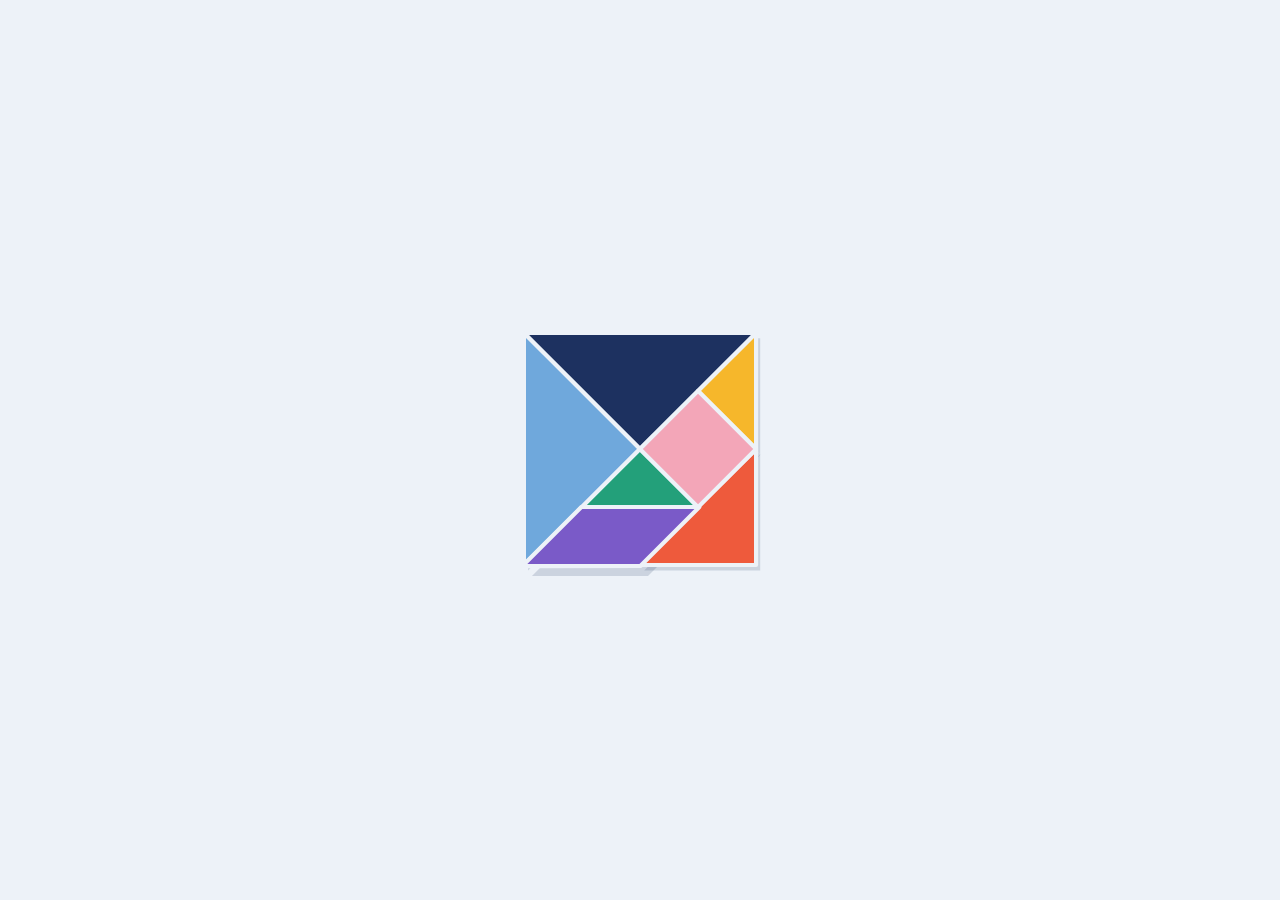
==== index.html @ e437a55c "Give every page a real URL, and add robots, sitemap and a touch icon Register, Past tests, The day a" ====
<!doctype html>
<html lang="en" data-page="home" style="--acc:#1D3160">
<head>
<meta charset="utf-8">
<meta name="viewport" content="width=device-width, initial-scale=1">
<title>James Clemens Math Tournament</title>
<meta name="description" content="The James Clemens Math Tournament (JCMT) is a math competition for elementary and middle school students at James Clemens High School in Madison, Alabama. Saturday, January 23, 2027.">
<meta property="og:title" content="James Clemens Math Tournament">
<meta property="og:description" content="A math competition for elementary and middle school students. Saturday, January 23, 2027, at James Clemens High School in Madison, Alabama.">
<meta property="og:type" content="website">
<meta property="og:url" content="https://jcmathtournament.org/">
<link rel="canonical" href="https://jcmathtournament.org/">
<meta property="og:image" content="https://jcmathtournament.org/social-preview.png">
<meta property="og:image:width" content="1200">
<meta property="og:image:height" content="630">
<meta property="og:image:alt" content="James Clemens Math Tournament with a tangram square">
<meta name="twitter:card" content="summary_large_image">
<!-- Event details for search engines (Google can show the date and place in results).
     Keep these dates in step with EVENT in the script below; verifyEvent() checks them and names any
     that are stale in the console. -->
<script type="application/ld+json">
{
  "@context": "https://schema.org",
  "@type": "Event",
  "name": "James Clemens Math Tournament 2027",
  "alternateName": "JCMT",
  "url": "https://jcmathtournament.org/",
  "image": "https://jcmathtournament.org/social-preview.png",
  "description": "A math tournament for elementary and middle school students, held at James Clemens High School in Madison, Alabama. Divisions: 4th grade, 5th grade, 6th grade, Pre-Algebra, and Algebra I. Registration is due Friday, January 8, 2027.",
  "startDate": "2027-01-23T08:00:00-06:00",
  "endDate": "2027-01-23T16:00:00-06:00",
  "eventStatus": "https://schema.org/EventScheduled",
  "eventAttendanceMode": "https://schema.org/OfflineEventAttendanceMode",
  "location": {
    "@type": "Place",
    "name": "James Clemens High School",
    "address": {
      "@type": "PostalAddress",
      "streetAddress": "11306 County Line Rd",
      "addressLocality": "Madison",
      "addressRegion": "AL",
      "postalCode": "35756",
      "addressCountry": "US"
    }
  },
  "organizer": {
    "@type": "Organization",
    "name": "James Clemens Math Tournament",
    "email": "jamesclemensmathtournament@gmail.com"
  }
}
</script>
<meta name="theme-color" content="#EDF2F8">
<link rel="icon" href="favicon.svg" type="image/svg+xml">
<link rel="apple-touch-icon" href="apple-touch-icon.png">
<link rel="preconnect" href="https://fonts.googleapis.com">
<link rel="preconnect" href="https://fonts.gstatic.com" crossorigin>
<link rel="stylesheet" href="theme.css">

<link rel="stylesheet" href="site.css">
<script>
/* The opening animation plays on an empty screen, so the page content has to be hidden before the
   first paint. The class is set here rather than in the stylesheet — with scripting off it is never
   added and everything stays visible. Only the home page plays it, and not for reduced motion or a
   repeat visit in the same session. */
(function () {
  try {
    // Addresses shared before the site had real pages (/index.html#register) go to the real page.
    var slug = location.hash.slice(1);
    if (slug && slug !== 'home' && ['register', 'past-tests', 'schedule', 'committee'].indexOf(slug) >= 0) {
      location.replace('/' + slug + '/');
      return;
    }
    if (document.documentElement.dataset.page !== 'home') return;   // only the home page plays it
    if (matchMedia('(prefers-reduced-motion: reduce)').matches) return;
    if (sessionStorage.getItem('jcmt-intro-seen')) return;
    document.documentElement.classList.add('intro');
    // Safety net: if app.js never runs, or throws partway, don't leave the page blank.
    setTimeout(function () { document.documentElement.classList.remove('intro'); }, 3500);
  } catch (e) {}
})();
</script>
</head>
<body data-fig="square" data-shape="a square">

<div class="app">
  <header class="top">
    <a class="brand" href="/"><span>JCMT</span><small>James Clemens Math Tournament</small></a>
    <div class="when">Sat · Jan 23 · 2027</div>
    <a class="reg" href="/register/">Register</a>
  </header>
  <main class="main">
    <div class="stage">
      <svg viewBox="-3.6 -2.75 7.2 5.5" role="img" aria-label="Seven tangram pieces">
        <defs>
          <pattern id="dots" x="-.25" y="-.25" width=".5" height=".5" patternUnits="userSpaceOnUse"><circle cx=".25" cy=".25" r=".022" fill="#1D3160" opacity=".22"/></pattern>
          <radialGradient id="fade"><stop offset=".35" stop-color="#fff"/><stop offset="1" stop-color="#fff" stop-opacity="0"/></radialGradient>
          <mask id="dotmask"><rect x="-3.6" y="-2.75" width="7.2" height="5.5" fill="url(#fade)"/></mask>
        </defs>
        <rect class="dotbg" x="-3.6" y="-2.75" width="7.2" height="5.5" fill="url(#dots)" mask="url(#dotmask)"/>
        <g id="shadows"></g>
        <g id="pieces"></g>
      </svg>
      <p class="tip">Drag a piece to move it. Tap one to turn it. <button type="button" class="fix">Put them back</button></p>
    </div>
    <div class="copy"><div class="copy-in">
      <!-- The home page text is plain markup so search engines read it without running JavaScript. -->
      <p class="eyebrow">James Clemens Math Tournament</p>
      <h1 class="hero">Welcome to the JCMT</h1>
      <p class="lede">A math tournament for elementary and middle school students, held at James Clemens High School in Madison, Alabama.</p>
      <div class="ctas"><a class="cta go" href="/register/">Register your school</a><a class="cta alt" href="/past-tests/">Practice with past tests</a></div>
      <div class="sx">
        <dl class="facts">
          <div><dt>When</dt><dd>Saturday, January 23, 2027<br>8:00 to 4:00</dd></div>
          <div><dt>Register by</dt><dd>Friday, January 8, 2027</dd></div>
          <div><dt>Where</dt><dd><a href="https://www.google.com/maps/search/?api=1&amp;query=James%20Clemens%20High%20School%2C%2011306%20County%20Line%20Rd%2C%20Madison%2C%20AL%2035756" target="_blank" rel="noopener">James Clemens High School<br>11306 County Line Rd, Madison, AL 35756</a></dd></div>
          <div><dt>Divisions</dt><dd>4th grade, 5th grade, 6th grade, Pre-Algebra, and Algebra I</dd></div>
        </dl>
        <h2 class="section">About the tournament</h2>
        <p>The James Clemens Math Tournament was created to help students of various skill levels compete in math. At its heart, the JCMT is less about winning, more about learning. The JCMT is a place where students can learn and grow, and grow enthusiastic towards math.</p>
        <p>Although we acknowledge that math is an extremely difficult subject, we encourage everyone to give their best effort in solving problems. In addition, in an attempt to help students learn, we have created a tournament that combines games and collaboration to foster the next generation of math enthusiasts.</p>
        <p>Thank you all for coming to the third edition of the James Clemens Math Tournament, and we hope we will see you all next year. In the meantime, this website can be used to learn more about the JCMT, and to view past tests and answer keys.</p>
        <p class="fine">Questions? Email <a href="mailto:jamesclemensmathtournament@gmail.com">jamesclemensmathtournament@gmail.com</a></p>
      </div>
    </div></div>
  </main>
  <nav class="nav" aria-label="Pages">
    <a href="/" data-fig="square" aria-current="page"><span>Start here</span></a>
    <a href="/register/" data-fig="house"><span>Register</span></a>
    <a href="/past-tests/" data-fig="arrow"><span>Past tests</span></a>
    <a href="/schedule/" data-fig="hourglass"><span>The day</span></a>
    <a href="/committee/" data-fig="boat"><span>The crew</span></a>
  </nav>
</div>

<script src="tangram.js"></script>
<script src="app.js"></script>
</body>
</html>
---- theme.css ----
/* Shared design tokens for index.html and 404.html.
   Change a font family or a colour here, not in the pages. */

@import url("https://fonts.googleapis.com/css2?family=Jost:wght@400;700&family=Unbounded:wght@500;700;800&display=swap");

:root{
  --navy:#1D3160; --ink:#172340; --paper:#EDF2F8; --soft:#51627f;
  --tomato:#C53D22; --tomato-lip:#96301A;
  --font-display:"Unbounded",sans-serif;
  --font-body:"Jost",ui-sans-serif,system-ui,sans-serif;
}
---- site.css ----
/* Palette, fonts and the font stacks live in theme.css. */
*{box-sizing:border-box}
[hidden]{display:none!important}
html,body{height:100%}
body{margin:0;background:var(--paper);color:var(--ink);font-family:var(--font-body);-webkit-font-smoothing:antialiased;overflow:hidden}
a{color:inherit}
:focus-visible{outline:3px solid #F6B72B;outline-offset:3px;border-radius:4px}

/* ---------- frame ---------- */
.app{height:100%;display:grid;grid-template-rows:auto minmax(0,1fr) auto}
.top{display:flex;align-items:center;gap:20px;padding:20px clamp(16px,4vw,44px) 4px}
.brand{margin:0;font-family:var(--font-display);font-weight:800;font-size:22px;color:var(--navy);display:flex;align-items:center;gap:14px;letter-spacing:-.02em;text-decoration:none}
.brand small{font-family:var(--font-body);font-weight:700;font-size:13.5px;color:var(--soft);letter-spacing:0;padding-left:14px;border-left:1.5px solid rgba(29,49,96,.18);line-height:1.1}
.when{margin-left:auto;font-family:var(--font-display);font-weight:500;font-size:13px;color:var(--navy);white-space:nowrap;padding:9px 14px;border-radius:999px;background:#fff;box-shadow:0 2px 10px rgba(29,49,96,.06)}
.reg{font-family:var(--font-display);font-weight:700;font-size:13px;background:var(--tomato);color:#fff;text-decoration:none;padding:11px 18px;border-radius:12px;box-shadow:0 4px 0 var(--tomato-lip);transition:transform .15s,box-shadow .15s;white-space:nowrap}
.reg:hover{transform:translateY(-2px);box-shadow:0 6px 0 var(--tomato-lip)}
.reg:active{transform:translateY(3px);box-shadow:0 1px 0 var(--tomato-lip)}

.main{display:grid;grid-template-columns:minmax(0,1.05fr) minmax(0,1fr);gap:clamp(16px,3vw,48px);padding-inline:clamp(16px,4vw,44px);min-height:0}
.stage{position:relative;min-height:0}
.stage svg{position:absolute;inset:0 0 30px 0;width:100%;height:calc(100% - 30px);overflow:visible;touch-action:none}
.pc{cursor:grab;stroke:var(--paper);stroke-width:.05;stroke-linejoin:round}
.pc:active{cursor:grabbing}
.shp{fill:rgba(29,49,96,.16)}
.tip{position:absolute;bottom:6px;left:0;right:0;text-align:center;font-size:12.5px;color:#6f809b;margin:0}
.tip button{font:inherit;border:0;background:none;color:var(--navy);font-weight:700;text-decoration:underline;text-underline-offset:3px;cursor:pointer;padding:0 2px}

/* copy column scrolls on its own so the art stays put */
.copy{min-height:0;overflow-y:auto;display:flex;flex-direction:column;container-type:inline-size;scrollbar-width:thin;scrollbar-color:#c3cedd transparent;
  -webkit-mask-image:linear-gradient(to bottom,transparent 0,#000 28px,#000 calc(100% - 36px),transparent 100%);mask-image:linear-gradient(to bottom,transparent 0,#000 28px,#000 calc(100% - 36px),transparent 100%)}
.copy-in{margin-block:auto;padding-block:36px 48px;max-width:540px;font-size:16px}
/* The opening animation runs against an empty screen: the frame, the copy and the stage's dotted
   backdrop stay hidden until the pieces are in place. Gated on a class that only JavaScript adds,
   and done with opacity so nothing reflows while the intro is measuring. When the class goes the
   frame fades back in; the copy is left to revealCopy(), the same staggered reveal a page change
   uses, so arriving either way looks the same. Only the frame fades, hence the short list. */
html.intro .top,html.intro .nav,html.intro .tip,html.intro .copy,html.intro .dotbg{opacity:0;pointer-events:none}
.top,.nav,.tip,.dotbg{transition:opacity .5s ease}
.kick{font-family:var(--font-display);font-size:11.5px;font-weight:700;letter-spacing:.1em;text-transform:uppercase;color:var(--acc);margin:0}
.copy h1{font-family:var(--font-display);font-weight:800;font-size:clamp(26px,2.7vw,36px);line-height:1.1;margin:12px 0 20px;color:var(--navy);letter-spacing:-.03em;text-wrap:balance}

/* home: a real welcome, not just another page */
.eyebrow{font-family:var(--font-display);font-size:12px;font-weight:700;letter-spacing:.12em;text-transform:uppercase;color:var(--tomato);margin:0}
.copy h1.hero{font-size:clamp(38px,4.3vw,62px);line-height:1.02;letter-spacing:-.04em;margin:14px 0 18px}
.lede{font-size:clamp(17px,1.35vw,19px);line-height:1.55;color:#34466a;margin:0 0 28px;max-width:34em}
.ctas{display:flex;flex-wrap:wrap;gap:12px;margin:0 0 36px}
.cta{font-family:var(--font-display);font-weight:700;font-size:14px;text-decoration:none;padding:14px 22px;border-radius:14px;transition:transform .15s,box-shadow .15s,background .15s}
.cta.go{background:var(--tomato);color:#fff;box-shadow:0 4px 0 var(--tomato-lip)}
.cta.go:hover{transform:translateY(-2px);box-shadow:0 6px 0 var(--tomato-lip)}
.cta.go:active{transform:translateY(3px);box-shadow:0 1px 0 var(--tomato-lip)}
.cta.alt{color:var(--navy);box-shadow:inset 0 0 0 2px var(--navy)}
.cta.alt:hover{background:#fff;transform:translateY(-2px)}
.cta.alt:active{transform:translateY(1px)}
.section{display:flex;align-items:center;gap:14px;font-family:var(--font-display);font-size:12px;font-weight:700;letter-spacing:.12em;text-transform:uppercase;color:var(--navy);margin:48px 0 18px}
.section::after{content:"";flex:1;height:1.5px;background:rgba(29,49,96,.14)}

.nav{display:flex;justify-content:center;gap:clamp(6px,1.4vw,18px);padding:10px 16px 18px;overflow-x:auto;scrollbar-width:none}
.nav a{display:grid;justify-items:center;gap:6px;padding:10px 14px 9px;border-radius:16px;color:#6b7d99;min-width:94px;flex:none;text-decoration:none;transition:background .15s,color .15s,transform .15s}
.nav a:hover{background:#fff;color:var(--navy);transform:translateY(-2px)}
.nav a[aria-current="page"]{background:#fff;color:var(--acc);box-shadow:0 6px 18px rgba(29,49,96,.1)}
.nav svg{width:52px;height:42px}
.nav polygon{fill:currentColor;stroke:var(--paper);stroke-width:.09;stroke-linejoin:round}
.nav a:hover polygon,.nav a[aria-current="page"] polygon{stroke:#fff}
.nav span{font-size:12.5px;font-weight:700}

/* ---------- page content ---------- */
.sx p{margin:0 0 1.05em;line-height:1.65}
.sx a{text-underline-offset:3px}
.sx a[href^="mailto:"]{overflow-wrap:anywhere}
.facts{display:grid;grid-template-columns:1fr 1fr;margin:0;background:#fff;border-radius:18px;box-shadow:0 6px 24px rgba(29,49,96,.07);overflow:hidden}
.facts div{padding:18px 20px}
.facts div:nth-child(odd){border-right:1px solid rgba(29,49,96,.09)}
.facts div:nth-child(-n+2){border-bottom:1px solid rgba(29,49,96,.09)}
.facts dt{font-family:var(--font-display);font-size:10.5px;font-weight:700;letter-spacing:.1em;text-transform:uppercase;color:var(--tomato);margin:0 0 7px}
.facts dd{margin:0;line-height:1.5;font-size:15px}
@container (max-width:400px){
  .facts{grid-template-columns:1fr}
  .facts div:nth-child(odd){border-right:0}
  .facts div:not(:last-child){border-bottom:1px solid rgba(29,49,96,.09)}
}
.fine{font-size:.88em;color:var(--soft);line-height:1.55}
.btn{display:inline-block;text-decoration:none;font-weight:700;padding:.8em 1.3em;border-radius:999px;background:var(--acc);color:#fff!important;transition:transform .15s;margin:.3em 0 1em}
.btn:hover{transform:translateY(-2px)}
.btn:active{transform:scale(.97)}
.steps{margin:0 0 1.2em;padding:0;list-style:none;counter-reset:s;display:grid;gap:.85em}
.steps li{counter-increment:s;display:grid;grid-template-columns:2.1em 1fr;column-gap:.6em;line-height:1.5}
.steps li::before{content:counter(s);grid-row:span 2;width:1.8em;height:1.8em;border-radius:50%;display:grid;place-items:center;font-weight:700;background:var(--acc);color:#fff;font-size:.85em}

.yr{margin:1.6em 0 0}
.yr h2{font-family:var(--font-display);font-weight:800;font-size:20px;color:var(--navy);margin:0 0 .2em;letter-spacing:-.02em}
/* each row: division, then written + team; the columns line up from row to row */
.drow{display:grid;grid-template-columns:auto auto;justify-content:start;align-items:center;gap:.45em 1.6em;padding:.7em 0;border-bottom:1px solid rgba(23,35,64,.1)}
.dn{grid-column:1/-1;font-weight:700}
@container (min-width:470px){.drow{grid-template-columns:8.4em auto auto}.dn{grid-column:auto}}
.grp{display:flex;align-items:center;gap:.35em}
.gl{font-size:.78em;font-weight:700;color:var(--soft);min-width:3.9em}
.grp a{font-size:.84em;font-weight:700;text-decoration:none;padding:.28em .8em;border-radius:999px;border:1.5px solid rgba(23,35,64,.3);transition:background .15s,border-color .15s,transform .15s}
.grp a:hover{border-color:var(--acc);transform:translateY(-1px)}
.grp a.k{background:var(--acc);border-color:var(--acc);color:#fff}

.times{list-style:none;margin:0 0 1.2em;padding:0}
.times li{display:grid;grid-template-columns:6.4em 1fr;gap:.9em;padding:.6em 0;border-bottom:1px solid rgba(23,35,64,.1);line-height:1.45}
.times b{font-variant-numeric:tabular-nums;color:var(--soft);font-weight:700}
.times li.hl b{color:var(--acc)}
.times li.hl span{font-weight:700}
.times small{display:block;font-weight:400;font-size:.86em;color:var(--soft);margin-top:.3em;line-height:1.45}

.group{font-family:var(--font-display);font-size:10.5px;font-weight:700;letter-spacing:.1em;text-transform:uppercase;color:var(--acc);margin:1.4em 0 .4em}
.person{border-bottom:1px solid rgba(23,35,64,.1)}
.person summary{list-style:none;display:grid;grid-template-columns:52px 1fr auto;gap:12px;align-items:center;padding:.55em 0;cursor:pointer;border-radius:10px}
.person summary::-webkit-details-marker{display:none}
.person img{width:52px;height:52px;border-radius:50%;object-fit:cover;display:block;background:#dde5ef}
.person b{display:block;line-height:1.2}
.person .role{font-size:.85em;color:var(--soft)}
.person summary::after{content:"";width:9px;height:9px;border-right:2px solid var(--soft);border-bottom:2px solid var(--soft);transform:rotate(45deg);margin-right:6px;transition:transform .2s}
.person[open] summary::after{transform:rotate(225deg)}
.person summary:hover b{color:var(--acc)}
.person ul{margin:0 0 .9em;padding:0 0 0 64px;list-style:none;display:grid;gap:.3em;font-size:.93em;line-height:1.45}
.person ul li{position:relative;padding-left:1em}
.person ul li::before{content:"";position:absolute;left:0;top:.6em;width:5px;height:5px;border-radius:1px;background:var(--acc);transform:rotate(45deg)}
.person[open] ul{animation:drop .3s ease-out}
@keyframes drop{from{opacity:0;transform:translateY(-6px)}to{opacity:1;transform:none}}

/* ---------- phones ---------- */
@media (max-width:780px){
  body{overflow:auto}
  .app{display:block;height:auto;min-height:100%}
  .main{grid-template-columns:1fr}
  .stage{height:44vh;min-height:270px}
  .copy{overflow:visible;-webkit-mask-image:none;mask-image:none}
  .copy-in{padding-block:8px 28px}
  .copy h1.hero{font-size:clamp(34px,10vw,44px)}
  .ctas{margin-bottom:28px}
  .cta{flex:1 1 auto;text-align:center}
  .section{margin-top:40px}
  .when,.brand small{display:none}
  .top{justify-content:space-between}
  .nav{justify-content:stretch;gap:2px;padding:6px 8px 10px;position:sticky;bottom:0;background:var(--paper);box-shadow:0 -8px 20px rgba(237,242,248,.9)}
  .nav a{min-width:0;flex:1 1 0;padding:8px 2px 6px}
  .nav svg{width:40px;height:34px}
  .nav span{font-size:11px;white-space:nowrap}
}
@media (prefers-reduced-motion:reduce){
  *{transition-duration:.01ms!important;animation:none!important}
}
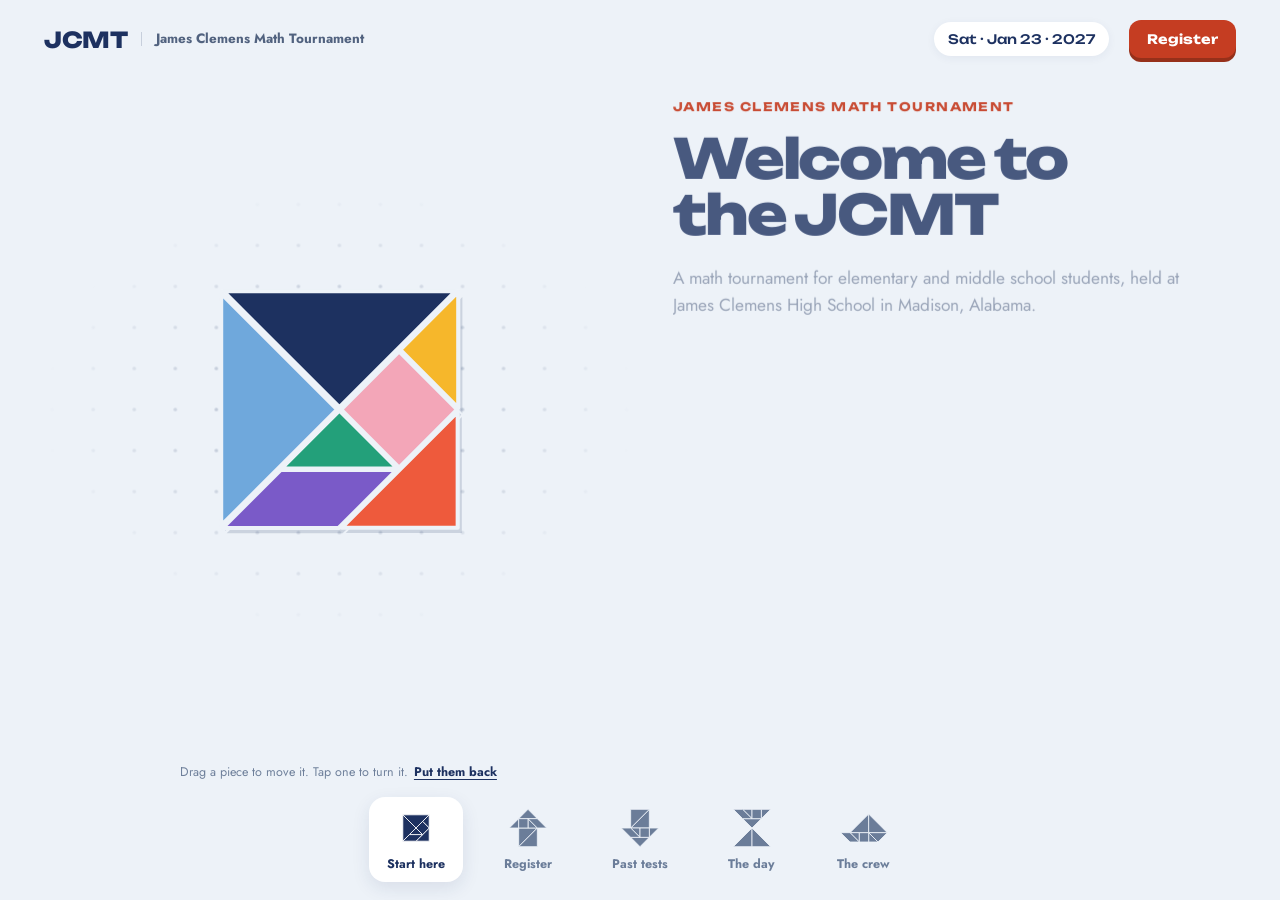
==== commit 3a3d3122: "Add google-site-verification tag" ====
--- a/index.html
+++ b/index.html
@@ -9,6 +9,7 @@
 <meta property="og:description" content="A math competition for elementary and middle school students. Saturday, January 23, 2027, at James Clemens High School in Madison, Alabama.">
 <meta property="og:type" content="website">
 <meta property="og:url" content="https://jcmathtournament.org/">
+<meta name="google-site-verification" content="wvtS1LHE_QaoKF5QBHXIT4lxSU7JIkNQikQWzbKGgCM" />
 <link rel="canonical" href="https://jcmathtournament.org/">
 <meta property="og:image" content="https://jcmathtournament.org/social-preview.png">
 <meta property="og:image:width" content="1200">
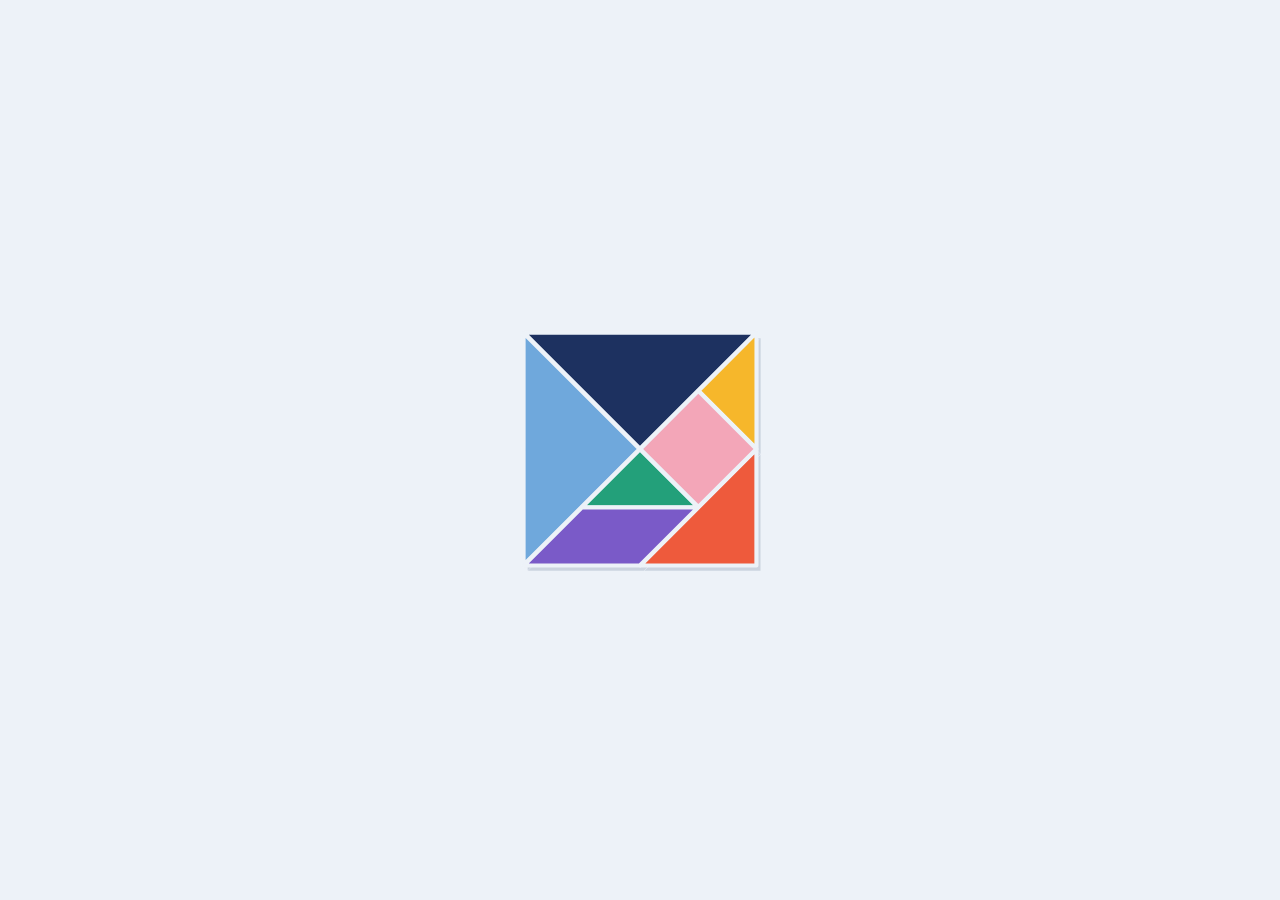
==== commit da63a9ff: "Update icon refs" ====
--- a/index.html
+++ b/index.html
@@ -52,7 +52,8 @@
 }
 </script>
 <meta name="theme-color" content="#EDF2F8">
-<link rel="icon" href="favicon.svg" type="image/svg+xml">
+<link rel="icon" href="/favicon.ico" sizes="any">
+<link rel="icon" href="/icon.svg" type="image/svg+xml">
 <link rel="apple-touch-icon" href="apple-touch-icon.png">
 <link rel="preconnect" href="https://fonts.googleapis.com">
 <link rel="preconnect" href="https://fonts.gstatic.com" crossorigin>
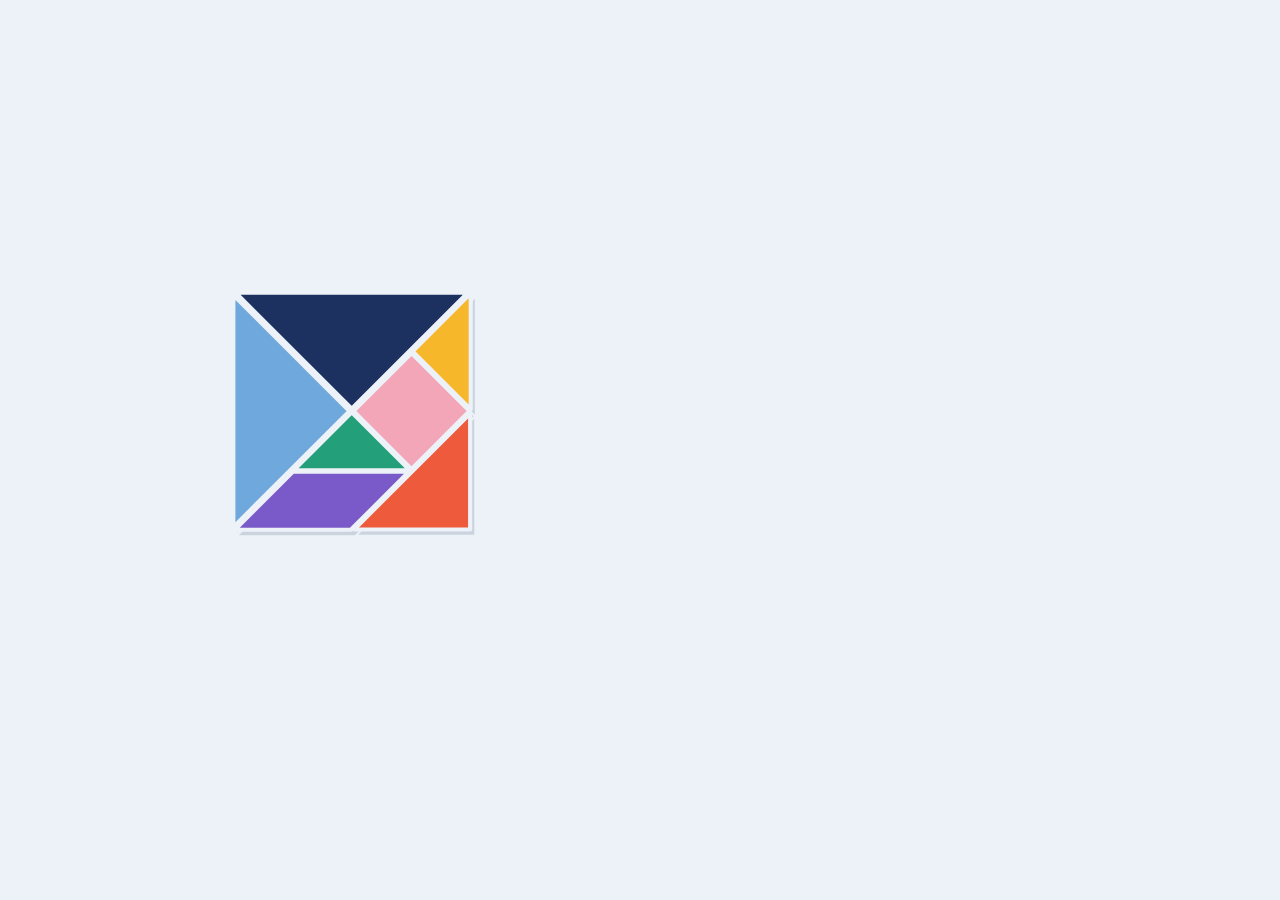
==== commit 146b2088: "Update icon refs 2" ====
--- a/index.html
+++ b/index.html
@@ -52,7 +52,8 @@
 }
 </script>
 <meta name="theme-color" content="#EDF2F8">
-<link rel="icon" href="/favicon.ico" sizes="any">
+<link rel="icon" href="/favicon.ico" sizes="48x48">
+<link rel="icon" href="/favicon-96x96.png" type="image/png" sizes="96x96">
 <link rel="icon" href="/icon.svg" type="image/svg+xml">
 <link rel="apple-touch-icon" href="apple-touch-icon.png">
 <link rel="preconnect" href="https://fonts.googleapis.com">
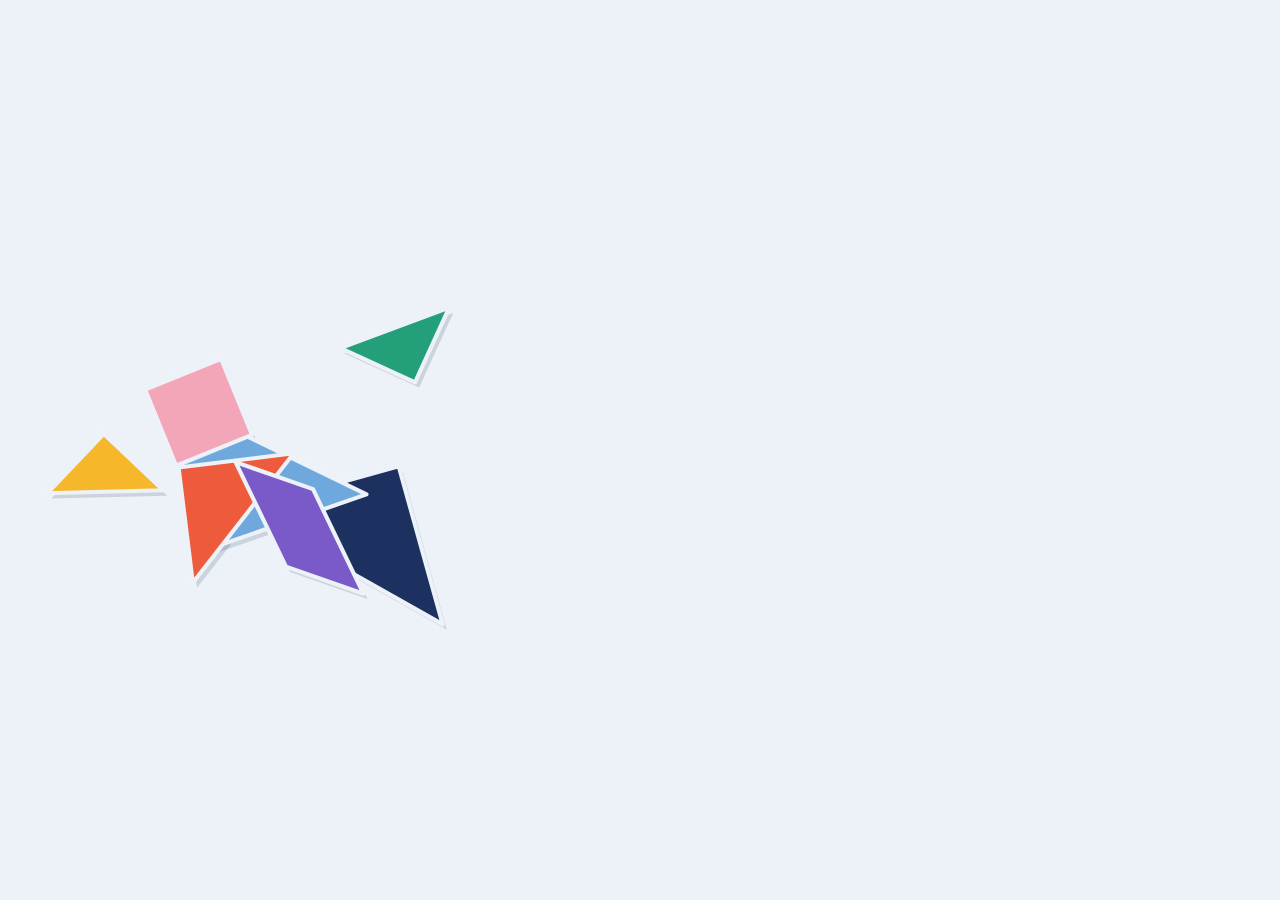
==== commit 3f5ffa96: "Add field "url" in organizer" ====
--- a/index.html
+++ b/index.html
@@ -48,6 +48,7 @@
     "@type": "Organization",
     "name": "James Clemens Math Tournament",
     "email": "jamesclemensmathtournament@gmail.com"
+    "url": "https://jcmathtournament.org"
   }
 }
 </script>
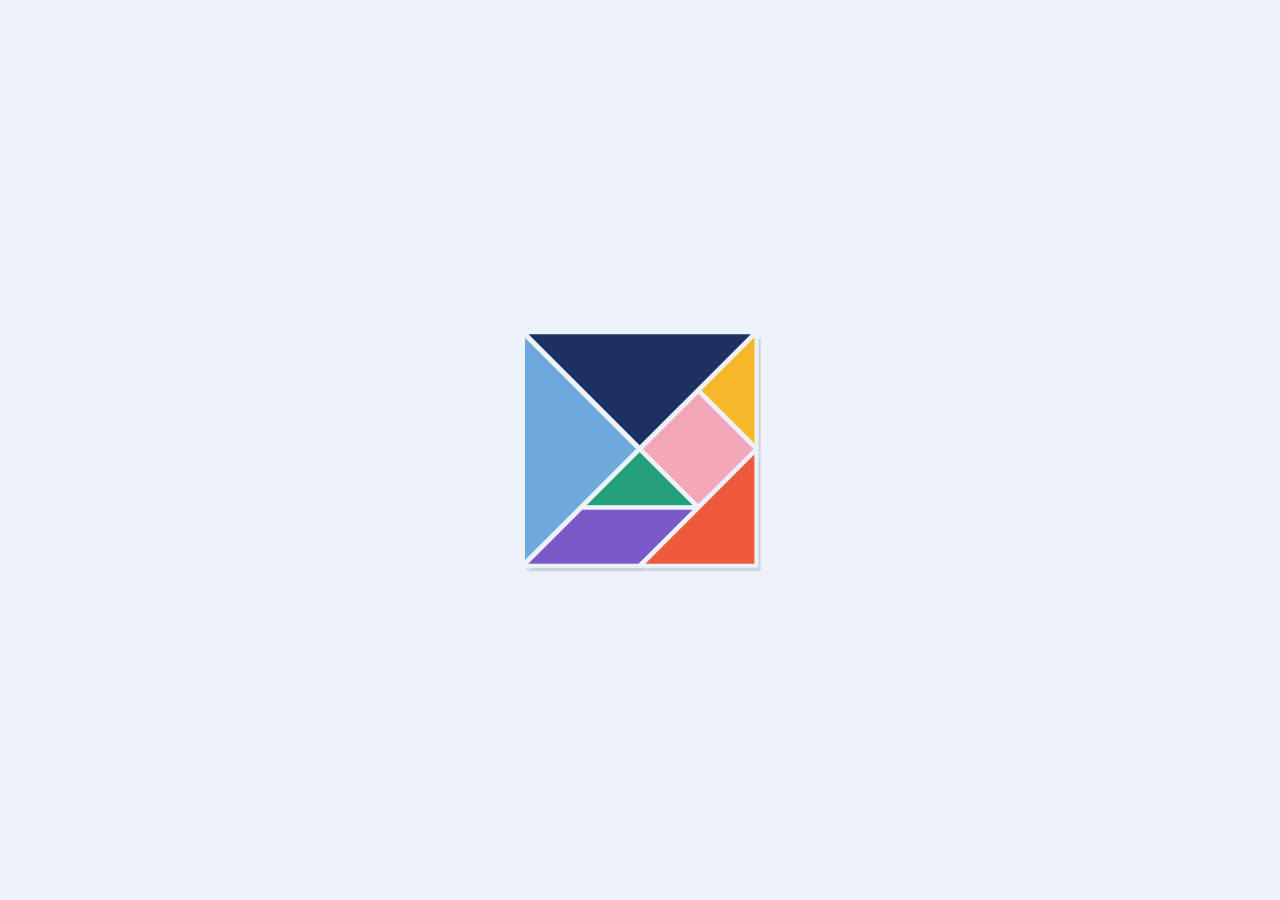
==== commit 5e5ef0dc: "remove "url" field from organizer" ====
--- a/index.html
+++ b/index.html
@@ -48,7 +48,6 @@
     "@type": "Organization",
     "name": "James Clemens Math Tournament",
     "email": "jamesclemensmathtournament@gmail.com"
-    "url": "https://jcmathtournament.org"
   }
 }
 </script>
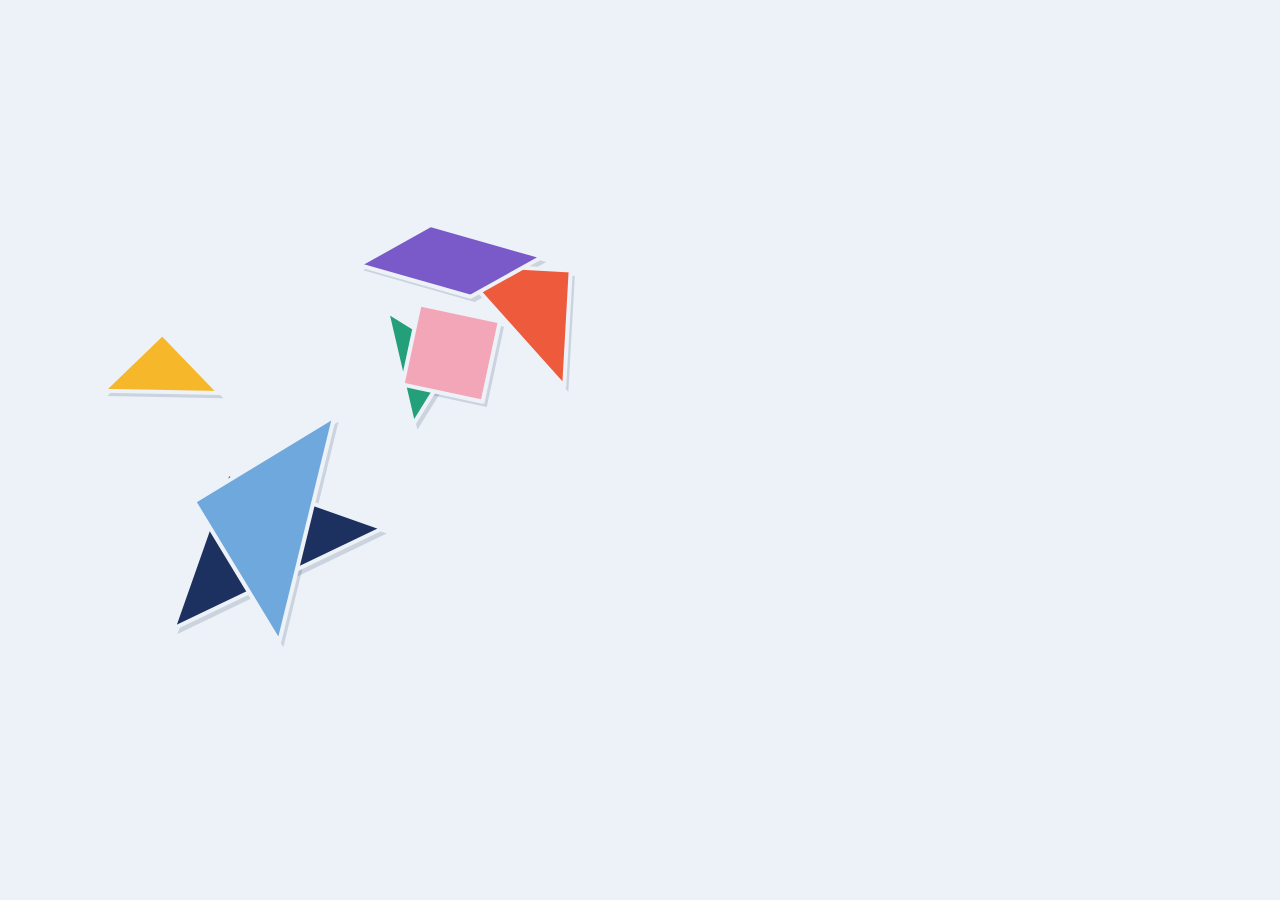
==== commit c16fb6cf: "Fix JSON formatting in index.html" ====
--- a/index.html
+++ b/index.html
@@ -48,7 +48,6 @@
     "@type": "Organization",
     "name": "James Clemens Math Tournament",
     "email": "jamesclemensmathtournament@gmail.com"
-  }
 }
 </script>
 <meta name="theme-color" content="#EDF2F8">
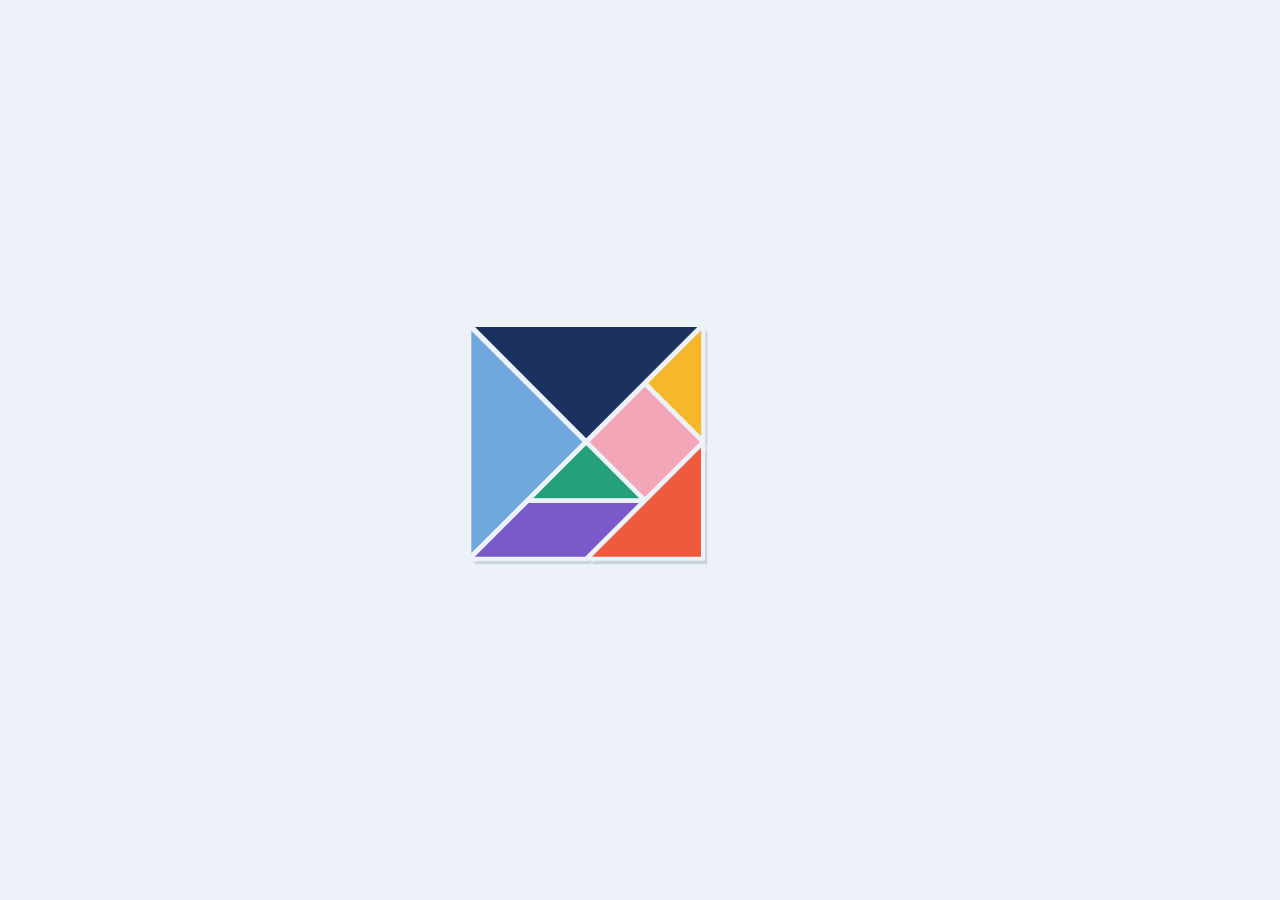
==== commit 884808a0: "Fix JSON-LD parsing to restore intro animation Co-authored-by: Copilot <223556219+Copilot@users.nore" ====
--- a/index.html
+++ b/index.html
@@ -48,6 +48,7 @@
     "@type": "Organization",
     "name": "James Clemens Math Tournament",
     "email": "jamesclemensmathtournament@gmail.com"
+  }
 }
 </script>
 <meta name="theme-color" content="#EDF2F8">
